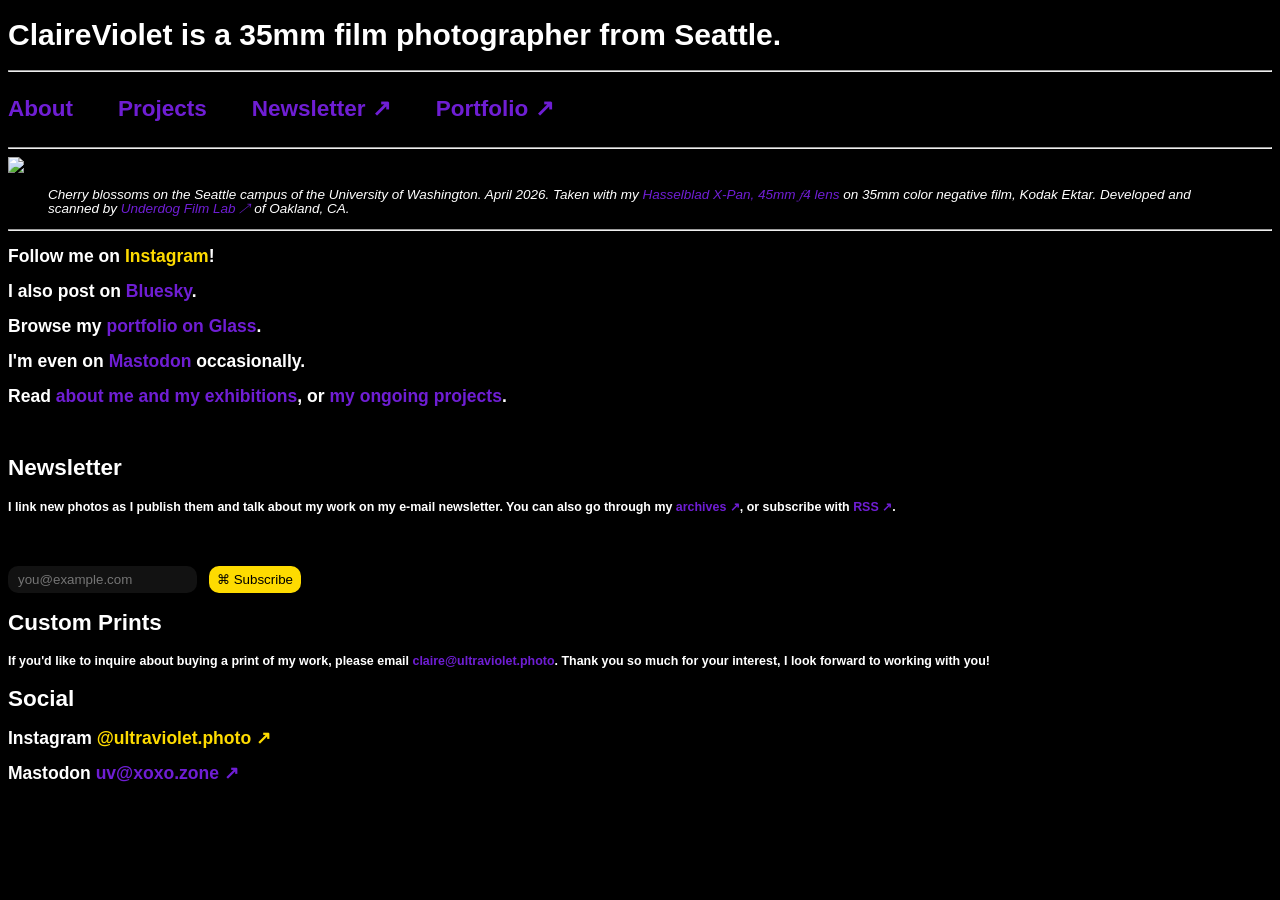
==== index.html @ 909f7a0d "blockquote photo captions" ====
<!DOCTYPE html>

<html lang="en-US">
  <head>
    <meta charset="utf-8" />
    <meta name="viewport" content="width=device-width, initial-scale=1" />
    <!--INFO-->
    <title>uv.photo</title>
    <meta name="author" content="ClaireViolet" />
    <meta
      name="description"
      content="ClaireViolet (it/its) is a 35mm film photographer from Seattle."
    />
    <meta
      name="keywords"
      content="Claire Violet, Violet, Ultra Violet, Claire Ultra Violet, Seattle, film photographer, photographer, panorama, panoramic, ultrawide, 35mm film, hasselblad x-pan, nikon f, ultraviolet, UV, ultra violet, industrial photography, transit photography, ultraviolet.photo"
    />
    <meta property="og:url" content="https://ultraviolet.photo/" />
    <meta
      property="og:title"
      content="ClaireViolet, Seattle Film Photographer."
    />
    <meta
      property="og:description"
      content="ClaireViolet (it/its) is a transgender 35mm film photographer from Seattle."
    />
    <!--SOCIAL-->
    <meta property="og:image" content="photography/author/2026-winter.jpg" />
    <meta name="twitter:card" content="summary" />
    <meta name="twitter:site" content="@assert_h" />
    <meta name="twitter:creator" content="@assert_h" />
    <link rel="me" href="https://tacobelllabs.net/@108" />
    <!--<meta name="fediverse:creator" content="@uv@xoxo.zone">-->
    <!--SEMIOTICS-->
    <link rel="shortcut icon" href="/favicon.ico" />
    <link rel="icon" type="image/png" href="/icon.png" />
    <link
      rel="icon"
      type="image/png"
      sizes="32x32"
      href="/img/icon/favicon-32x32.png"
    />
    <link
      rel="icon"
      type="image/png"
      sizes="16x16"
      href="/img/icon/favicon-16x16.png"
    />
    <link rel="apple-touch-icon" href="icon.png" />
    <link
      rel="apple-touch-icon"
      sizes="180x180"
      href="/img/icon/apple-touch-icon.png"
    />
    <link
      rel="mask-icon"
      href="/img/icon/safari-pinned-tab.svg"
      color="#440099"
    />
    <!--STYLES-->
    <meta name="theme-color" content="#440099" />
    <link rel="stylesheet" href="theme.css" />
  </head>

  <body>
    <r-grid columns="3" columns-s="1" style="max-width: 1500px">
      <r-cell span="row" span-s="1">
        <h1>ClaireViolet is a 35mm film photographer from Seattle.</h1>
      </r-cell>
      <r-cell span="row" span-s="1" class="only-large-window">
        <!-- Desktop Navbar -->
        <hr />
        <div
          style="
            display: flex;
            flex-direction: row;
            flex-wrap: wrap;
            /*justify-content: space-between;*/
            column-gap: 3em;
          "
        >
          <r-cell span="1"
            ><h2><a href="about.html">About</a></h2></r-cell
          >
          <r-cell span="1"
            ><h2><a href="pages/projects.html">Projects</a></h2></r-cell
          >
          <r-cell span="1"
            ><h2><a href="/newsletter/">Newsletter&nbsp;↗</a></h2></r-cell
          >
          <r-cell span="1"
            ><h2><a href="/portfolio/">Portfolio&nbsp;↗</a></h2></r-cell
          >
          <!--<r-cell span="1"
            ><h2><a href="">Prints</a></h2></r-cell
          >-->
          <!--<r-cell span="1"
            ><h2><a href="pages/gear.html">Gear</a></h2></r-cell
          >-->
        </div>
        <hr
      /></r-cell>
      <r-cell span="row" span-s="1">
        <img src="photography/home/2026-07.jpg" />
        <blockquote class="only-large-window">
          Cherry blossoms on the Seattle campus of the University of Washington.
          April 2026. Taken with my
          <a href="pages/gear.html#xpan">Hasselblad X-Pan, 45mm 𝑓4 lens</a>
          on 35mm color negative film, Kodak Ektar. Developed and scanned by
          <a href="https://www.underdogfilmlab.com">Underdog Film Lab&nbsp;↗</a>
          of Oakland, CA.
        </blockquote>
        <hr class="only-large-window" />
      </r-cell>
      <r-cell span="1" span-s="1" class="only-small-window">
        <!-- Mobile Links -->
        <h3>
          Follow me on
          <a class="yellow" href="/social/instagram/">Instagram</a>!
        </h3>
        <h3>
          I also post on
          <a href="/social/bluesky/">Bluesky</a>.
        </h3>
        <h3>
          Browse my
          <a href="/social/glass/">portfolio on Glass</a>.
        </h3>
        <h3>
          I'm even on
          <a href="/social/mastodon/">Mastodon</a> occasionally.
        </h3>
        <h3>
          Read <a href="about.html">about me and my exhibitions</a>, or
          <a href="pages/projects.html">my ongoing projects</a>.
        </h3>
        <br />
      </r-cell>
      <r-cell span="2" span-s="1">
        <h2>Newsletter</h2>
        <h5>
          I link new photos as I publish them and talk about my work on my
          e-mail newsletter. You can also go through my
          <a href="/newsletter/archive" target="_blank"
            >archives<span class="only-large-window">&nbsp;↗</span></a
          >, or subscribe with
          <a href="/feeds/newsletter/"
            >RSS<span class="only-large-window">&nbsp;↗</span></a
          >.
        </h5>
        <br />
        <h3>
          <form
            id="emailForm"
            action="https://buttondown.com/api/emails/embed-subscribe/ultraviolet"
            method="post"
            class="embeddable-buttondown-form"
          >
            <label for="bd-email" hidden>Enter your email</label>
            <input
              placeholder="you@example.com"
              type="email"
              name="email"
              id="bd-email"
            />
            <button id="emailSubmit" type="submit">⌘&nbsp;Subscribe</button>
          </form>
        </h3>
        <h2>Custom Prints</h2>
        <h5>
          If you'd like to inquire about buying a print of my work, please email
          <a
            href="mailto:claire@ultraviolet.photo?subject=Custom%20Print%20Request&body=Hey,%20CV.%20I'm%20interested%20in%20commissioning%20you%20to%20make%20a%20print%20for%20me!%20The%20photo%20and%20dimensions%20I'd%20like%20are%20..."
            >claire@ultraviolet.photo</a
          >. Thank you so much for your interest, I look forward to working with
          you!
        </h5>
        <!--<p>
          I'd be happy to discuss one-off prints, if something resonates with
          you. Thank you for your time and attention.
        </p>-->
      </r-cell>
      <r-cell span="1" span-s="1" class="only-large-window">
        <!--<h2>
          <a class="yellow" href="/portfolio/"
            >Browse my Portfolio.</a
          >
        </h2>-->
        <!-- Desktop Social Sidebar -->
        <h2>Social</h2>
        <h3>
          Instagram
          <a class="yellow" href="/social/instagram/"
            >@ultraviolet.photo&nbsp;↗</a
          >
        </h3>
        <h3 hidden>
          Bluesky
          <a href="/social/bluesky/">@ultraviolet.photo&nbsp;↗</a>
        </h3>
        <h3>
          Mastodon
          <a rel="me" href="/social/mastodon/">uv@xoxo.zone&nbsp;↗</a>
        </h3>
      </r-cell>
    </r-grid>
  </body>
</html>
---- theme.css ----
/* IMPORTS */
@import url("https://rsms.me/inter/inter.css");
@import url("https://rsms.me/raster/raster2.css");

/* GLOBAL DEFINITIONS */
:root {
  color-scheme: dark;
  --yellow: #fedb00;
  --violet: #440099;
  --violet-lighter: color-mix(in hsl, white 25%, var(--violet) 75%);
  color: white;
  background-color: black;
  font-size: 15px;
  font-family: "Inter", "Akzidenz-Grotesk", "Helvetica Neue", "Helvetica",
    "IBM Plex Sans", Arial, sans-serif, "Noto Sans";
  font-display: swap;
  text-wrap: pretty;
  margin: 0;
  padding: 0;
  /*cursor: url('~/cursor.png'), auto;*/
}

/* BRANDING */
.yellow,
.yellow *:not(a) {
  color: var(--yellow);
}

.violet,
.violet *:not(a) {
  color: var(--violet);
}

/* TYPOGRAPHY */
@supports (font-variation-settings: normal) {
  :root {
    font-family: "Inter var", "Akzidenz-Grotesk", "Helvetica Neue", "Helvetica",
      "IBM Plex Sans", Arial, sans-serif, "Noto Sans";
  }
}

* {
  line-height: 1em;
}

p {
  line-height: 1.15em;
}

a {
  color: var(--violet-lighter);
  text-decoration: none;
  white-space: normal;
}

a:hover {
  color: var(--yellow) !important;
  text-decoration: underline;
  text-decoration-style: wavy;
  text-decoration-color: var(--violet);
  text-decoration-skip-ink: auto;
}

a:visited {
  color: var(--violet-lighter);
}

a.yellow:visited {
  color: var(--yellow);
}

li.fav::marker {
  content: "❧ ";
}

summary {
  cursor: pointer;
  color: var(--violet-lighter);
}

details,
summary {
  display: inline-flex;
  flex-flow: row wrap;
  gap: 8px;
}

summary::marker {
  display: none;
}

blockquote {
  font-style: italic;
  font-size: 0.9rem;
}

.navLink:hover {
  text-decoration: none;
}

/* FORMS */

#emailForm {
  display: flex;
  gap: 12px;
  border-radius: 8px;
}

input {
  border: 0;
  border-radius: 10px;
  padding: 6px 10px;
  font-weight: 500;
}

#emailSubmit {
  background-color: var(--yellow);
  color: black;
  border: 0;
  border-radius: 10px;
  padding: 4px 8px;
}

input:hover,
button:hover {
  box-shadow: 0 0 0 2px #440099;
}

input:focus,
button:focus {
  outline: var(--yellow);
  outline-color: var(--yellow);
  box-shadow: 0 0 0 2px #fedb00;
}

/* SPECIAL */
emoji {
  font-style: normal;
}

button.rainbow,
span.rainbow {
  -webkit-background-clip: text;
  -webkit-text-fill-color: transparent;
}

hr {
  background-color: white;
  -webkit-background-clip: block;
}

@media only screen and (max-width: 800px) {
  #emailForm {
    flex-direction: column;
  }
}

hr.rainbow {
  -webkit-background-clip: block;
}

/* I don't remember where I originally saw this lovely
bit of css, but it made me very happy a number of years
ago, and so here it lives on. Thank you, internet person.
*/
.rainbow {
  -o-animation: rainbow 15s ease infinite;
  -webkit-animation: rainbow 15s ease infinite;
  -z-animation: rainbow 15s ease infinite;
  animation: rainbow 15s ease infinite;
  background: -moz-linear-gradient(
    90deg,
    #440099 0%,
    rgba(255, 0, 0, 1) 10%,
    rgba(255, 154, 0, 1) 15%,
    #fedb00 20%,
    rgba(208, 222, 33, 1) 25%,
    rgba(79, 220, 74, 1) 35%,
    rgba(63, 218, 216, 1) 45%,
    rgba(47, 201, 226, 1) 50%,
    rgba(28, 127, 238, 1) 55%,
    rgba(95, 21, 242, 1) 60%,
    rgba(186, 12, 248, 1) 80%,
    rgba(251, 7, 217, 1) 90%,
    rgba(255, 0, 0, 1) 100%
  );
  background: -o-linear-gradient(
    90deg,
    #440099 0%,
    rgba(255, 0, 0, 1) 10%,
    rgba(255, 154, 0, 1) 15%,
    #fedb00 20%,
    rgba(208, 222, 33, 1) 25%,
    rgba(79, 220, 74, 1) 35%,
    rgba(63, 218, 216, 1) 45%,
    rgba(47, 201, 226, 1) 50%,
    rgba(28, 127, 238, 1) 55%,
    rgba(95, 21, 242, 1) 60%,
    rgba(186, 12, 248, 1) 80%,
    rgba(251, 7, 217, 1) 90%,
    rgba(255, 0, 0, 1) 100%
  );
  background: -webkit-linear-gradient(
    90deg,
    #440099 0%,
    rgba(255, 0, 0, 1) 10%,
    rgba(255, 154, 0, 1) 15%,
    #fedb00 20%,
    rgba(208, 222, 33, 1) 25%,
    rgba(79, 220, 74, 1) 35%,
    rgba(63, 218, 216, 1) 45%,
    rgba(47, 201, 226, 1) 50%,
    rgba(28, 127, 238, 1) 55%,
    rgba(95, 21, 242, 1) 60%,
    rgba(186, 12, 248, 1) 80%,
    rgba(251, 7, 217, 1) 90%,
    rgba(255, 0, 0, 1) 100%
  );
  background: linear-gradient(
    90deg,
    #440099 0%,
    rgba(255, 0, 0, 1) 10%,
    rgba(255, 154, 0, 1) 15%,
    #fedb00 20%,
    rgba(208, 222, 33, 1) 25%,
    rgba(79, 220, 74, 1) 35%,
    rgba(63, 218, 216, 1) 45%,
    rgba(47, 201, 226, 1) 50%,
    rgba(28, 127, 238, 1) 55%,
    rgba(95, 21, 242, 1) 60%,
    rgba(186, 12, 248, 1) 80%,
    rgba(251, 7, 217, 1) 90%,
    rgba(255, 0, 0, 1) 100%
  );
  background: linear-gradient(
    90deg,
    #440099 0%,
    rgba(255, 0, 0, 1) 10%,
    rgba(255, 154, 0, 1) 15%,
    #fedb00 20%,
    rgba(208, 222, 33, 1) 25%,
    rgba(79, 220, 74, 1) 35%,
    rgba(63, 218, 216, 1) 45%,
    rgba(47, 201, 226, 1) 50%,
    rgba(28, 127, 238, 1) 55%,
    rgba(95, 21, 242, 1) 60%,
    rgba(186, 12, 248, 1) 80%,
    rgba(251, 7, 217, 1) 90%,
    rgba(255, 0, 0, 1) 100%
  );
  background-size: 2500% 2500%;
}
*/

/* ANIMATIONS */
@-webkit-keyframes rainbow {
  0% {
    background-position: 0% 82%;
  }
  50% {
    background-position: 100% 19%;
  }
  100% {
    background-position: 0% 82%;
  }
}

@-moz-keyframes rainbow {
  0% {
    background-position: 0% 82%;
  }
  50% {
    background-position: 100% 19%;
  }
  100% {
    background-position: 0% 82%;
  }
}

@-o-keyframes rainbow {
  0% {
    background-position: 0% 82%;
  }
  50% {
    background-position: 100% 19%;
  }
  100% {
    background-position: 0% 82%;
  }
}

@keyframes rainbow {
  0% {
    background-position: 0% 82%;
  }
  50% {
    background-position: 100% 19%;
  }
  100% {
    background-position: 0% 82%;
  }
}
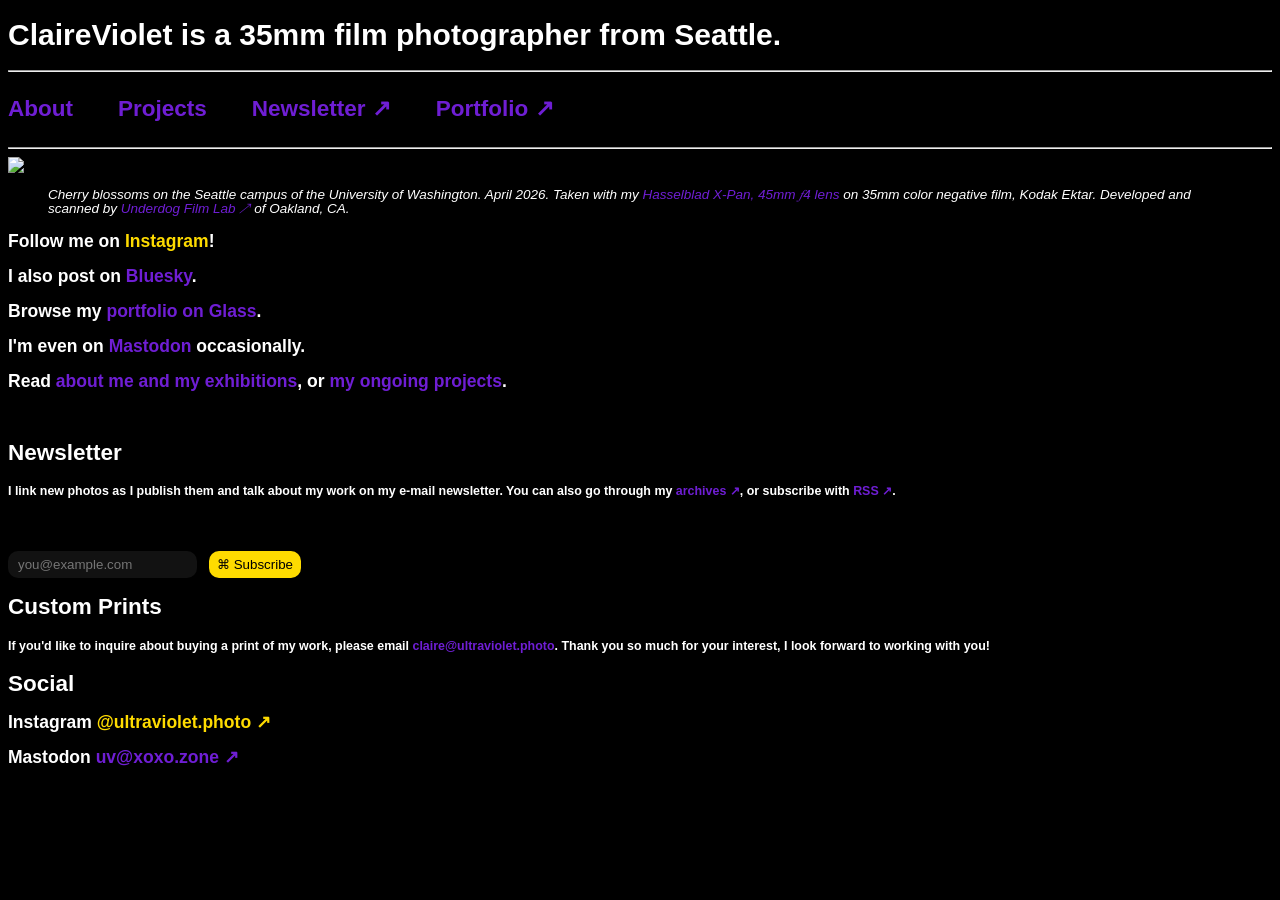
==== commit bb5da922: "try out no banner hr" ====
--- a/index.html
+++ b/index.html
@@ -70,15 +70,7 @@
       <r-cell span="row" span-s="1" class="only-large-window">
         <!-- Desktop Navbar -->
         <hr />
-        <div
-          style="
-            display: flex;
-            flex-direction: row;
-            flex-wrap: wrap;
-            /*justify-content: space-between;*/
-            column-gap: 3em;
-          "
-        >
+        <div id="topNav">
           <r-cell span="1"
             ><h2><a href="about.html">About</a></h2></r-cell
           >
@@ -110,7 +102,7 @@
           <a href="https://www.underdogfilmlab.com">Underdog Film Lab&nbsp;↗</a>
           of Oakland, CA.
         </blockquote>
-        <hr class="only-large-window" />
+        <!--<hr class="only-large-window" />-->
       </r-cell>
       <r-cell span="1" span-s="1" class="only-small-window">
         <!-- Mobile Links -->
--- a/theme.css
+++ b/theme.css
@@ -43,6 +43,10 @@
   line-height: 1em;
 }
 
+h1 a:hover {
+  text-decoration: none;
+}
+
 p {
   line-height: 1.15em;
 }
@@ -51,31 +55,26 @@
   color: var(--violet-lighter);
   text-decoration: none;
   white-space: normal;
-}
 
-a:hover {
-  color: var(--yellow) !important;
-  text-decoration: underline;
-  text-decoration-style: wavy;
-  text-decoration-color: var(--violet);
-  text-decoration-skip-ink: auto;
-}
+  &:hover {
+    color: var(--yellow) !important;
+    text-decoration: underline;
+    text-decoration-style: wavy;
+    text-decoration-color: var(--violet);
+    text-decoration-skip-ink: auto;
+  }
 
-a:visited {
-  color: var(--violet-lighter);
-}
+  &:visited {
+    color: var(--violet-lighter);
+  }
 
-a.yellow:visited {
-  color: var(--yellow);
+  &.yellow:visited {
+    color: var(--yellow);
+  }
 }
 
 li.fav::marker {
   content: "❧ ";
-}
-
-summary {
-  cursor: pointer;
-  color: var(--violet-lighter);
 }
 
 details,
@@ -85,8 +84,13 @@
   gap: 8px;
 }
 
-summary::marker {
-  display: none;
+summary {
+  cursor: pointer;
+  color: var(--violet-lighter);
+
+  &::marker {
+    display: none;
+  }
 }
 
 blockquote {
@@ -94,26 +98,8 @@
   font-size: 0.9rem;
 }
 
-.navLink:hover {
-  text-decoration: none;
-}
-
 /* FORMS */
-
-#emailForm {
-  display: flex;
-  gap: 12px;
-  border-radius: 8px;
-}
-
-input {
-  border: 0;
-  border-radius: 10px;
-  padding: 6px 10px;
-  font-weight: 500;
-}
-
-#emailSubmit {
+button {
   background-color: var(--yellow);
   color: black;
   border: 0;
@@ -121,27 +107,43 @@
   padding: 4px 8px;
 }
 
-input:hover,
-button:hover {
-  box-shadow: 0 0 0 2px #440099;
+input {
+  border: 0;
+  border-radius: 10px;
+  padding: 6px 10px;
 }
 
-input:focus,
-button:focus {
-  outline: var(--yellow);
-  outline-color: var(--yellow);
-  box-shadow: 0 0 0 2px #fedb00;
+input,
+button {
+  &:hover {
+    box-shadow: 0 0 0 2px #440099;
+  }
+
+  &:focus {
+    outline: var(--yellow);
+    outline-color: var(--yellow);
+    box-shadow: 0 0 0 2px #fedb00;
+  }
+}
+
+#emailForm {
+  display: flex;
+  gap: 12px;
+  border-radius: 8px;
+  font-weight: 500;
+}
+
+#topNav {
+  display: flex;
+  flex-direction: row;
+  flex-wrap: wrap;
+  /*justify-content: space-between;*/
+  column-gap: 3em;
 }
 
 /* SPECIAL */
 emoji {
   font-style: normal;
-}
-
-button.rainbow,
-span.rainbow {
-  -webkit-background-clip: text;
-  -webkit-text-fill-color: transparent;
 }
 
 hr {
@@ -154,149 +156,3 @@
     flex-direction: column;
   }
 }
-
-hr.rainbow {
-  -webkit-background-clip: block;
-}
-
-/* I don't remember where I originally saw this lovely
-bit of css, but it made me very happy a number of years
-ago, and so here it lives on. Thank you, internet person.
-*/
-.rainbow {
-  -o-animation: rainbow 15s ease infinite;
-  -webkit-animation: rainbow 15s ease infinite;
-  -z-animation: rainbow 15s ease infinite;
-  animation: rainbow 15s ease infinite;
-  background: -moz-linear-gradient(
-    90deg,
-    #440099 0%,
-    rgba(255, 0, 0, 1) 10%,
-    rgba(255, 154, 0, 1) 15%,
-    #fedb00 20%,
-    rgba(208, 222, 33, 1) 25%,
-    rgba(79, 220, 74, 1) 35%,
-    rgba(63, 218, 216, 1) 45%,
-    rgba(47, 201, 226, 1) 50%,
-    rgba(28, 127, 238, 1) 55%,
-    rgba(95, 21, 242, 1) 60%,
-    rgba(186, 12, 248, 1) 80%,
-    rgba(251, 7, 217, 1) 90%,
-    rgba(255, 0, 0, 1) 100%
-  );
-  background: -o-linear-gradient(
-    90deg,
-    #440099 0%,
-    rgba(255, 0, 0, 1) 10%,
-    rgba(255, 154, 0, 1) 15%,
-    #fedb00 20%,
-    rgba(208, 222, 33, 1) 25%,
-    rgba(79, 220, 74, 1) 35%,
-    rgba(63, 218, 216, 1) 45%,
-    rgba(47, 201, 226, 1) 50%,
-    rgba(28, 127, 238, 1) 55%,
-    rgba(95, 21, 242, 1) 60%,
-    rgba(186, 12, 248, 1) 80%,
-    rgba(251, 7, 217, 1) 90%,
-    rgba(255, 0, 0, 1) 100%
-  );
-  background: -webkit-linear-gradient(
-    90deg,
-    #440099 0%,
-    rgba(255, 0, 0, 1) 10%,
-    rgba(255, 154, 0, 1) 15%,
-    #fedb00 20%,
-    rgba(208, 222, 33, 1) 25%,
-    rgba(79, 220, 74, 1) 35%,
-    rgba(63, 218, 216, 1) 45%,
-    rgba(47, 201, 226, 1) 50%,
-    rgba(28, 127, 238, 1) 55%,
-    rgba(95, 21, 242, 1) 60%,
-    rgba(186, 12, 248, 1) 80%,
-    rgba(251, 7, 217, 1) 90%,
-    rgba(255, 0, 0, 1) 100%
-  );
-  background: linear-gradient(
-    90deg,
-    #440099 0%,
-    rgba(255, 0, 0, 1) 10%,
-    rgba(255, 154, 0, 1) 15%,
-    #fedb00 20%,
-    rgba(208, 222, 33, 1) 25%,
-    rgba(79, 220, 74, 1) 35%,
-    rgba(63, 218, 216, 1) 45%,
-    rgba(47, 201, 226, 1) 50%,
-    rgba(28, 127, 238, 1) 55%,
-    rgba(95, 21, 242, 1) 60%,
-    rgba(186, 12, 248, 1) 80%,
-    rgba(251, 7, 217, 1) 90%,
-    rgba(255, 0, 0, 1) 100%
-  );
-  background: linear-gradient(
-    90deg,
-    #440099 0%,
-    rgba(255, 0, 0, 1) 10%,
-    rgba(255, 154, 0, 1) 15%,
-    #fedb00 20%,
-    rgba(208, 222, 33, 1) 25%,
-    rgba(79, 220, 74, 1) 35%,
-    rgba(63, 218, 216, 1) 45%,
-    rgba(47, 201, 226, 1) 50%,
-    rgba(28, 127, 238, 1) 55%,
-    rgba(95, 21, 242, 1) 60%,
-    rgba(186, 12, 248, 1) 80%,
-    rgba(251, 7, 217, 1) 90%,
-    rgba(255, 0, 0, 1) 100%
-  );
-  background-size: 2500% 2500%;
-}
-*/
-
-/* ANIMATIONS */
-@-webkit-keyframes rainbow {
-  0% {
-    background-position: 0% 82%;
-  }
-  50% {
-    background-position: 100% 19%;
-  }
-  100% {
-    background-position: 0% 82%;
-  }
-}
-
-@-moz-keyframes rainbow {
-  0% {
-    background-position: 0% 82%;
-  }
-  50% {
-    background-position: 100% 19%;
-  }
-  100% {
-    background-position: 0% 82%;
-  }
-}
-
-@-o-keyframes rainbow {
-  0% {
-    background-position: 0% 82%;
-  }
-  50% {
-    background-position: 100% 19%;
-  }
-  100% {
-    background-position: 0% 82%;
-  }
-}
-
-@keyframes rainbow {
-  0% {
-    background-position: 0% 82%;
-  }
-  50% {
-    background-position: 100% 19%;
-  }
-  100% {
-    background-position: 0% 82%;
-  }
-}
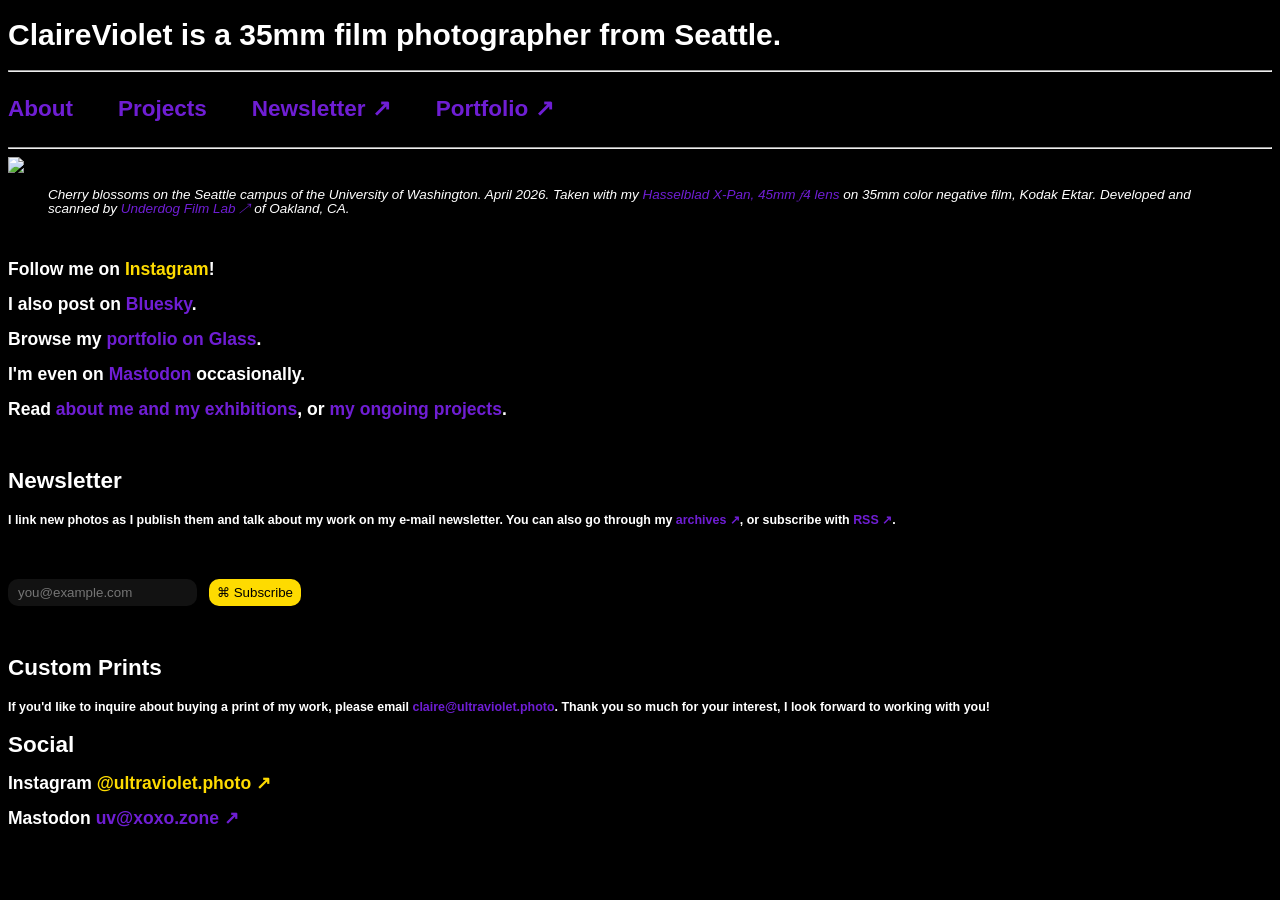
==== commit 8a3902c5: "homepage spacing" ====
--- a/index.html
+++ b/index.html
@@ -5,7 +5,7 @@
     <meta charset="utf-8" />
     <meta name="viewport" content="width=device-width, initial-scale=1" />
     <!--INFO-->
-    <title>uv.photo</title>
+    <title>uv</title>
     <meta name="author" content="ClaireViolet" />
     <meta
       name="description"
@@ -15,17 +15,7 @@
       name="keywords"
       content="Claire Violet, Violet, Ultra Violet, Claire Ultra Violet, Seattle, film photographer, photographer, panorama, panoramic, ultrawide, 35mm film, hasselblad x-pan, nikon f, ultraviolet, UV, ultra violet, industrial photography, transit photography, ultraviolet.photo"
     />
-    <meta property="og:url" content="https://ultraviolet.photo/" />
-    <meta
-      property="og:title"
-      content="ClaireViolet, Seattle Film Photographer."
-    />
-    <meta
-      property="og:description"
-      content="ClaireViolet (it/its) is a transgender 35mm film photographer from Seattle."
-    />
     <!--SOCIAL-->
-    <meta property="og:image" content="photography/author/2026-winter.jpg" />
     <meta name="twitter:card" content="summary" />
     <meta name="twitter:site" content="@assert_h" />
     <meta name="twitter:creator" content="@assert_h" />
@@ -60,6 +50,17 @@
     <!--STYLES-->
     <meta name="theme-color" content="#440099" />
     <link rel="stylesheet" href="theme.css" />
+    <!--PAGE-->
+    <meta property="og:url" content="https://ultraviolet.photo/" />
+    <meta property="og:image" content="photography/author/2026-winter.jpg" />
+    <meta
+      property="og:title"
+      content="ClaireViolet, Seattle Film Photographer."
+    />
+    <meta
+      property="og:description"
+      content="ClaireViolet (it/its) is a transgender 35mm film photographer from Seattle."
+    />
   </head>
 
   <body>
@@ -102,6 +103,7 @@
           <a href="https://www.underdogfilmlab.com">Underdog Film Lab&nbsp;↗</a>
           of Oakland, CA.
         </blockquote>
+        <br />
         <!--<hr class="only-large-window" />-->
       </r-cell>
       <r-cell span="1" span-s="1" class="only-small-window">
@@ -158,11 +160,12 @@
             <button id="emailSubmit" type="submit">⌘&nbsp;Subscribe</button>
           </form>
         </h3>
+        <br />
         <h2>Custom Prints</h2>
         <h5>
           If you'd like to inquire about buying a print of my work, please email
           <a
-            href="mailto:claire@ultraviolet.photo?subject=Custom%20Print%20Request&body=Hey,%20CV.%20I'm%20interested%20in%20commissioning%20you%20to%20make%20a%20print%20for%20me!%20The%20photo%20and%20dimensions%20I'd%20like%20are%20..."
+            href="mailto:claire@ultraviolet.photo?subject=Custom%20print%20request&body=Hey,%20CV.%20I'm%20interested%20in%20commissioning%20you%20to%20make%20a%20print%20for%20me!%20The%20photo%20and%20dimensions%20I'd%20like%20are%20..."
             >claire@ultraviolet.photo</a
           >. Thank you so much for your interest, I look forward to working with
           you!
--- a/theme.css
+++ b/theme.css
@@ -41,6 +41,10 @@
 
 * {
   line-height: 1em;
+}
+
+img {
+  cursor: grab;
 }
 
 h1 a:hover {
